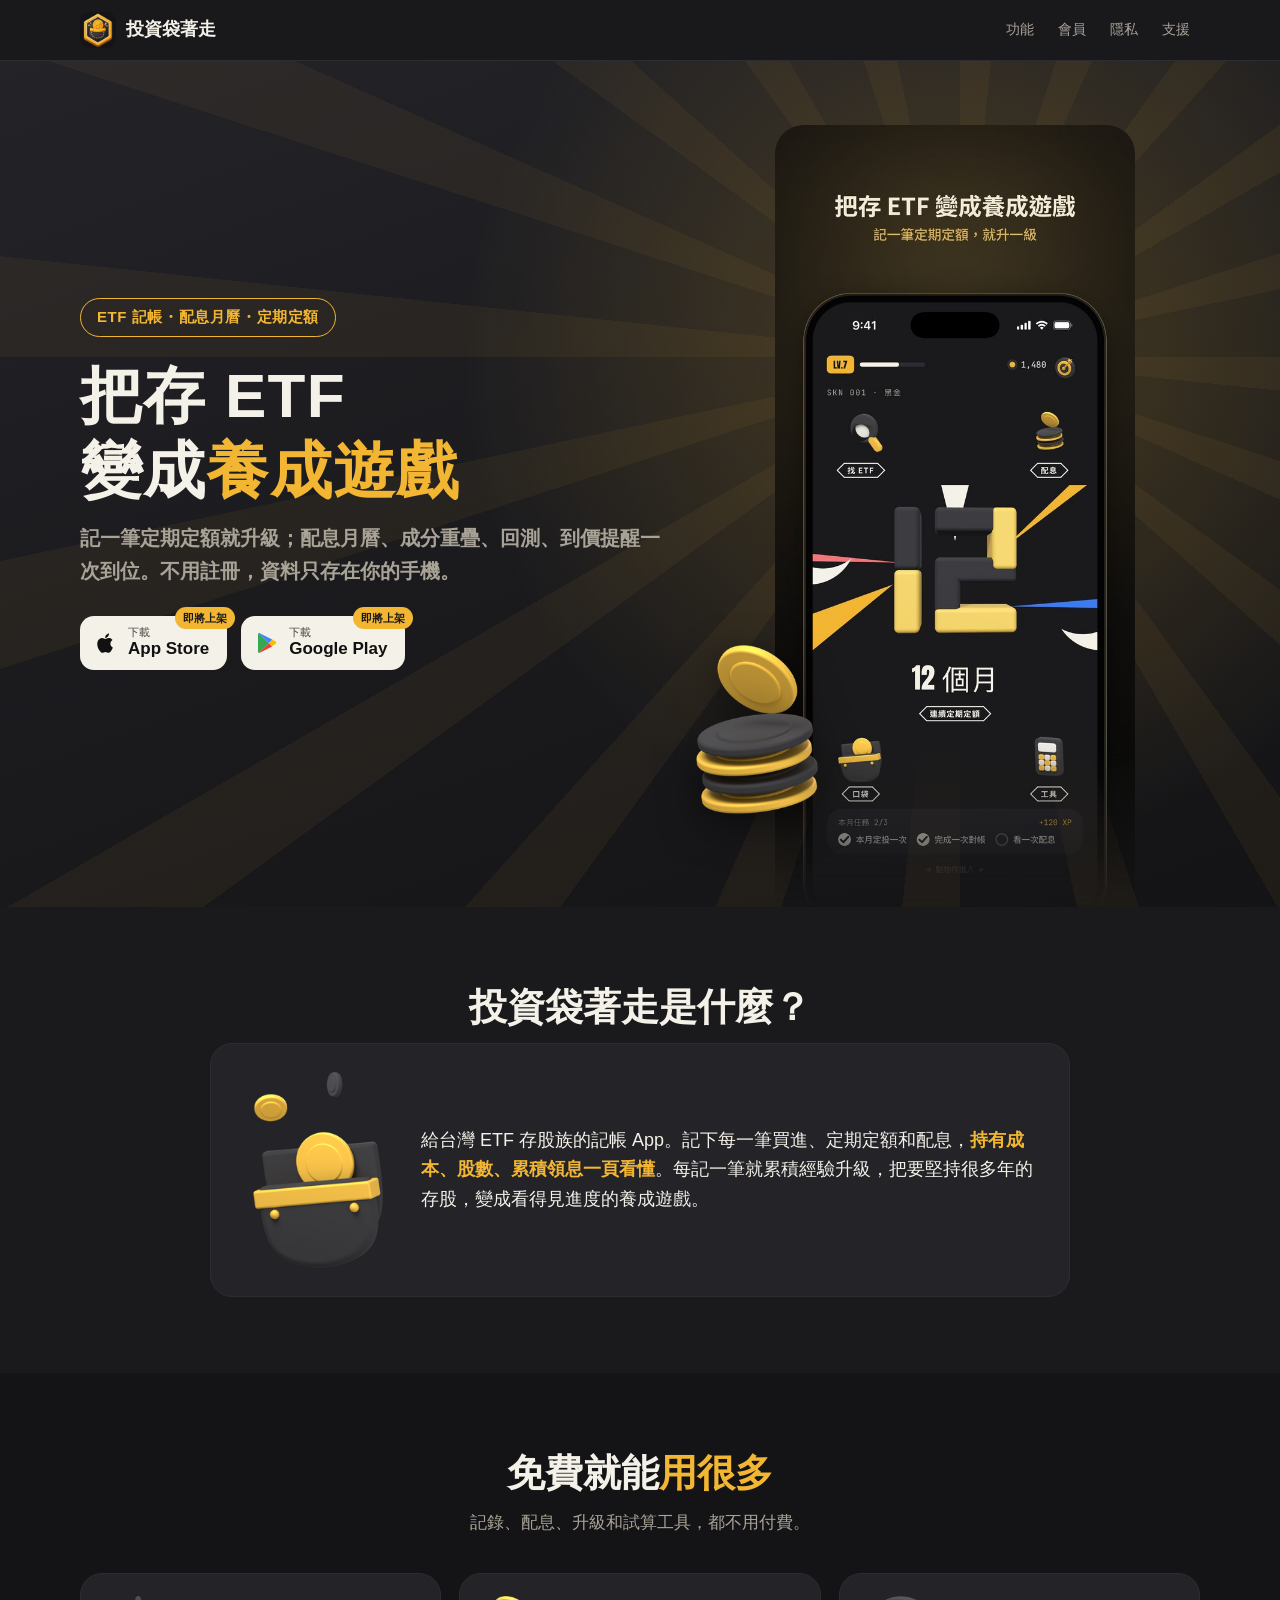
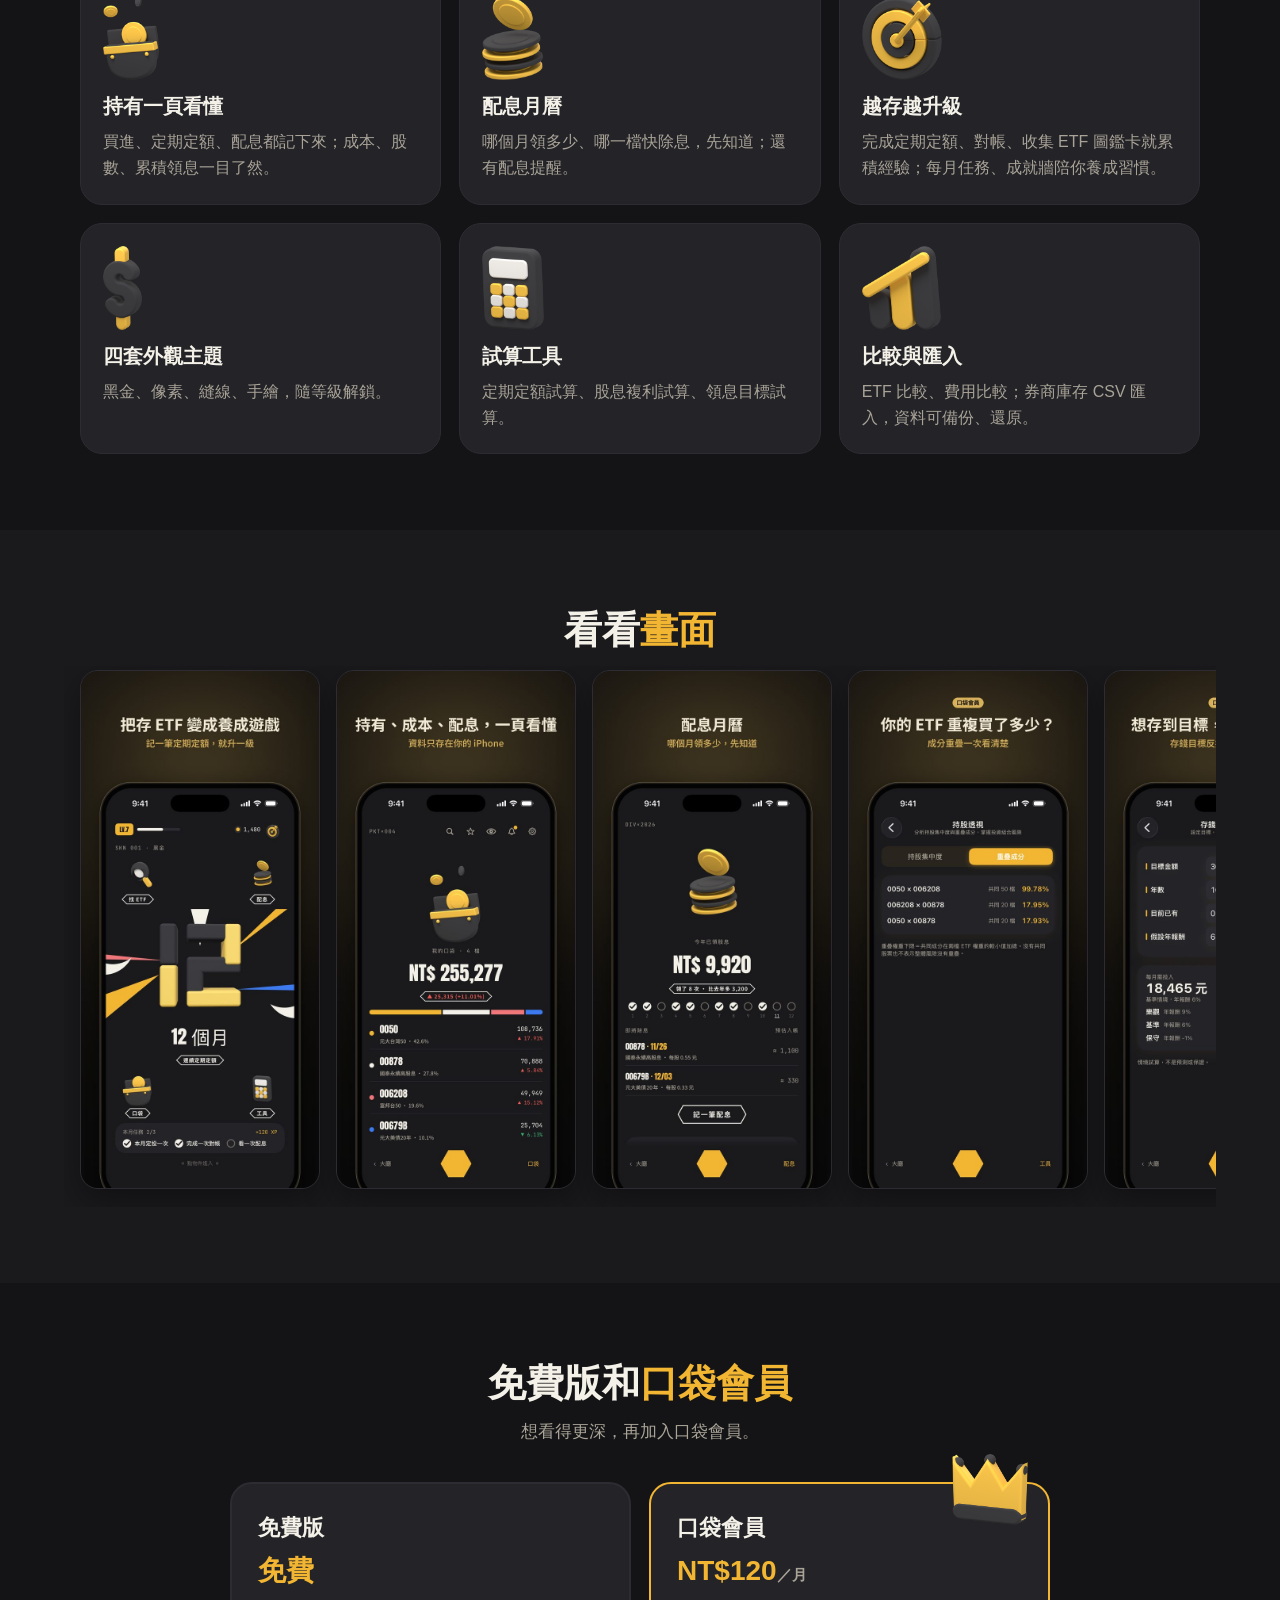
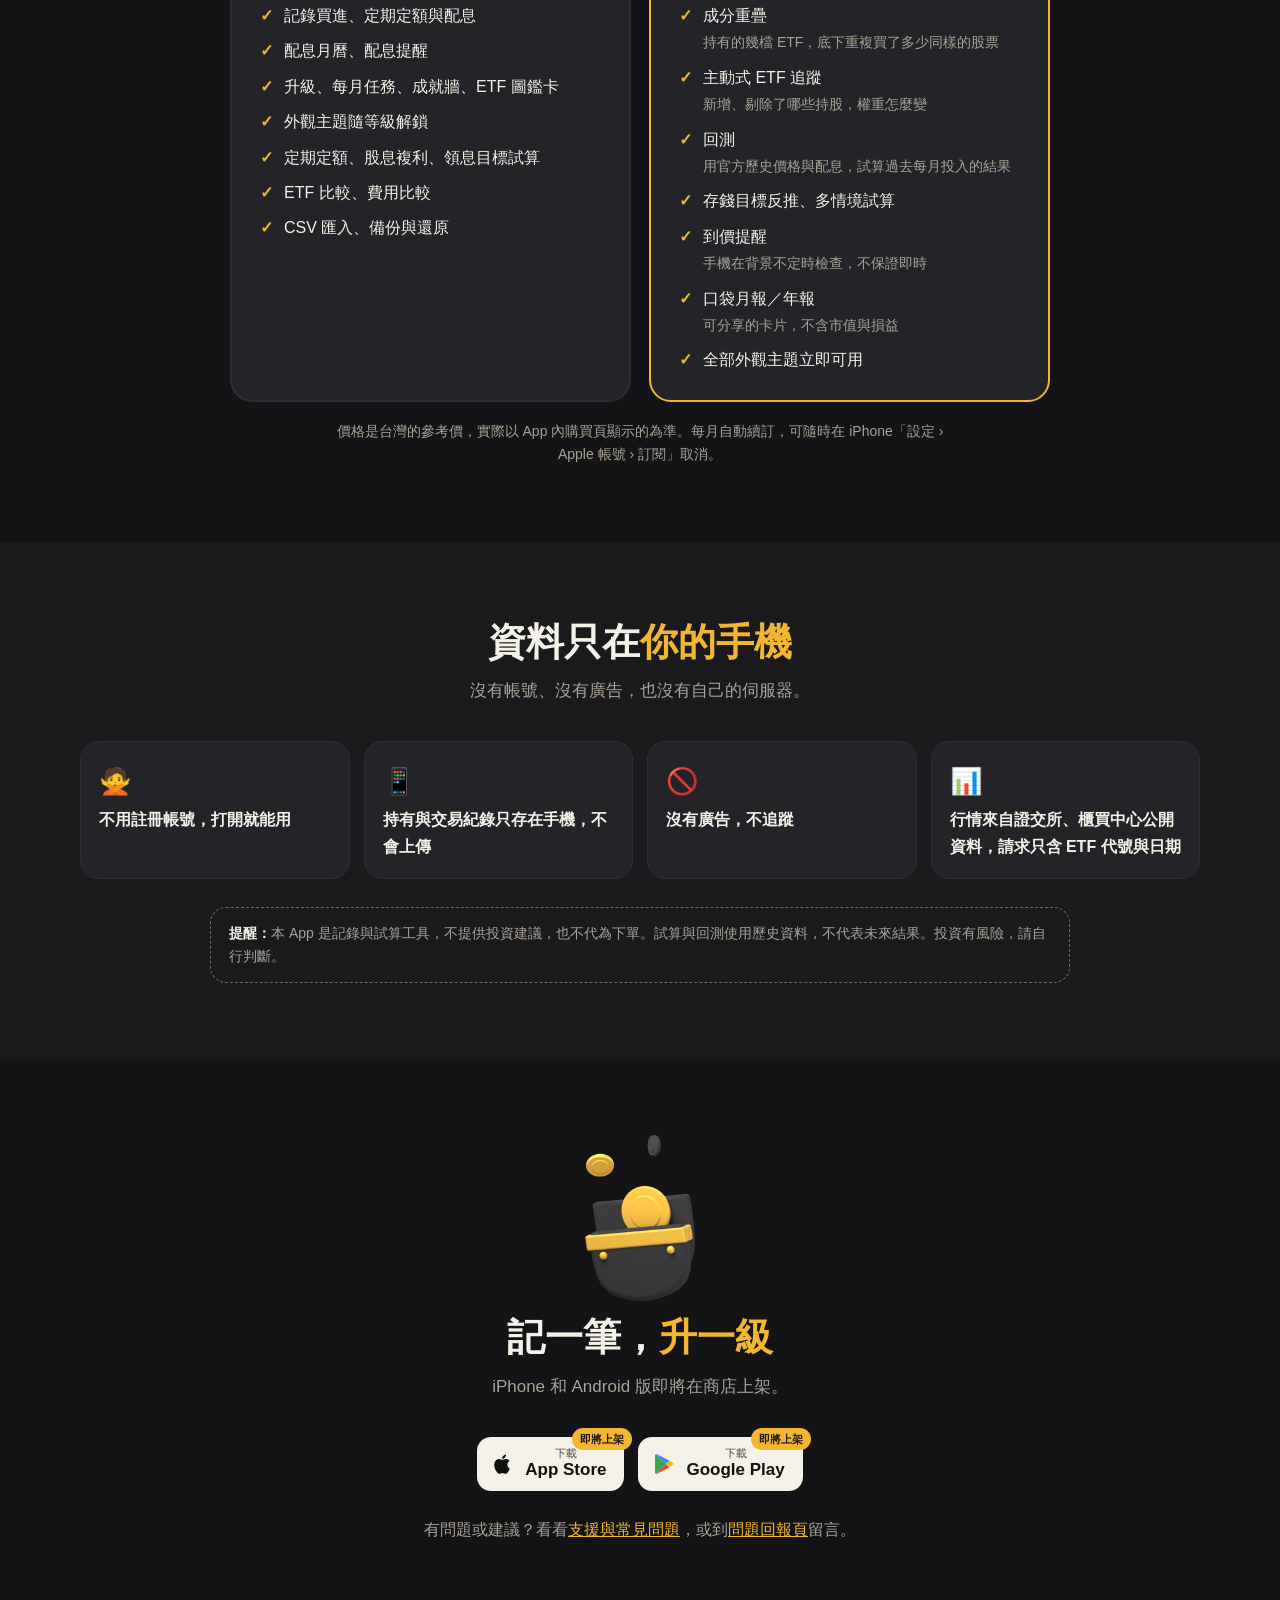
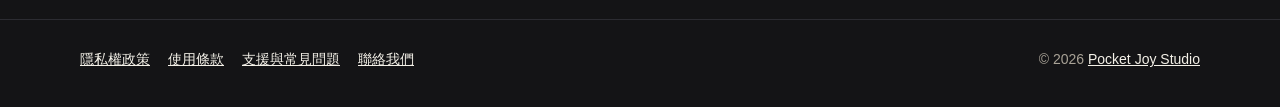
==== index.html @ 3521549e "投資袋著走官網：首頁、隱私權政策、支援頁 - 首頁：首屏、是什麼、免費功能、畫面、免費版和口袋會員、隱私、結尾下載；商店按鈕都是「即將上架」 - 隱私權政策、支援頁從 sonia6891/etftog" ====
<!doctype html>
<html lang="zh-Hant">
<head>
  <meta charset="utf-8">
  <meta name="viewport" content="width=device-width,initial-scale=1">
  <title>投資袋著走｜把存 ETF 變成養成遊戲</title>
  <meta name="description" content="ETF 記帳・配息月曆・定期定額。記一筆定期定額就升級；配息月曆、成分重疊、回測、到價提醒一次到位。不用註冊，資料只存在你的手機。">
  <meta name="theme-color" content="#1a1a1d">
  <link rel="canonical" href="https://investtogo.pocketjoystudio.com/">
  <meta property="og:type" content="website">
  <meta property="og:site_name" content="投資袋著走">
  <meta property="og:title" content="投資袋著走｜把存 ETF 變成養成遊戲">
  <meta property="og:description" content="ETF 記帳・配息月曆・定期定額。記一筆定期定額就升級；配息月曆、成分重疊、回測、到價提醒一次到位。">
  <meta property="og:image" content="https://investtogo.pocketjoystudio.com/assets/img/og.jpg">
  <meta property="og:image:width" content="1200">
  <meta property="og:image:height" content="630">
  <meta property="og:url" content="https://investtogo.pocketjoystudio.com/">
  <meta property="og:locale" content="zh_TW">
  <meta name="twitter:card" content="summary_large_image">
  <link rel="icon" href="assets/img/favicon.png" type="image/png">
  <link rel="apple-touch-icon" href="assets/img/apple-touch-icon.png">
  <link rel="stylesheet" href="assets/style.css">
</head>
<body>
  <header class="top">
    <div class="wrap">
      <a class="brand" href="./"><img src="assets/img/icon-192.png" alt="" width="36" height="36">投資袋著走</a>
      <nav aria-label="頁面導覽"><a href="#features">功能</a><a href="#plans">會員</a><a class="opt" href="#privacy">隱私</a><a href="support/">支援</a></nav>
    </div>
  </header>

  <section class="hero">
    <div class="wrap">
      <div>
        <span class="pill">ETF 記帳・配息月曆・定期定額</span>
        <h1>把存 ETF<br>變成<em>養成遊戲</em></h1>
        <p class="lead">記一筆定期定額就升級；配息月曆、成分重疊、回測、到價提醒一次到位。不用註冊，資料只存在你的手機。</p>
        <div class="cta">
          <a class="store soon" aria-disabled="true" data-store="apple"><svg viewBox="0 0 24 24" aria-hidden="true"><path fill="currentColor" d="M16.4 12.6c0-2.4 2-3.6 2.1-3.7-1.1-1.7-2.9-1.9-3.5-1.9-1.5-.2-2.9.9-3.7.9-.8 0-1.9-.9-3.2-.8-1.6 0-3.1 1-4 2.4-1.7 3-.4 7.4 1.2 9.8.8 1.2 1.8 2.5 3 2.4 1.2 0 1.7-.8 3.1-.8s1.9.8 3.2.8c1.3 0 2.1-1.2 2.9-2.4.9-1.4 1.3-2.7 1.3-2.8-.1 0-2.4-.9-2.4-3.9zM14 5.5c.7-.8 1.1-1.9 1-3-1 0-2.1.7-2.8 1.5-.6.7-1.2 1.8-1 2.9 1.1.1 2.1-.6 2.8-1.4z"/></svg><span><small>下載</small><b>App Store</b></span><span class="tag">即將上架</span></a>
          <a class="store soon" aria-disabled="true" data-store="play"><svg viewBox="0 0 24 24" aria-hidden="true"><path fill="#34A853" d="M3.6 2.2 13.8 12 3.6 21.8c-.4-.2-.6-.6-.6-1.1V3.3c0-.5.2-.9.6-1.1z"/><path fill="#FBBC04" d="m17.2 8.6 3.4 2c.9.5.9 1.8 0 2.3l-3.4 2L13.8 12z"/><path fill="#4285F4" d="M3.6 2.2c.3-.2.8-.2 1.2 0l12.4 6.4-3.4 3.4z"/><path fill="#EA4335" d="m13.8 12 3.4 3.4-12.4 6.4c-.4.2-.9.2-1.2 0z"/></svg><span><small>下載</small><b>Google Play</b></span><span class="tag">即將上架</span></a>
        </div>
      </div>
      <div class="phone">
        <img class="shot" src="assets/shots/01-lobby.jpg" alt="投資袋著走大廳畫面：連續定期定額 12 個月" width="600" height="1304">
        <img class="coin" src="assets/img/art-dividends.png" alt="" width="189" height="260">
      </div>
    </div>
  </section>

  <section class="block" id="about">
    <div class="wrap">
      <h2>投資袋著走是什麼？</h2>
      <div class="what"><img src="assets/img/art-pocket.png" alt="" width="172" height="260"><p>給台灣 ETF 存股族的記帳 App。記下每一筆買進、定期定額和配息，<b>持有成本、股數、累積領息一頁看懂</b>。每記一筆就累積經驗升級，把要堅持很多年的存股，變成看得見進度的養成遊戲。</p></div>
    </div>
  </section>

  <section class="block alt" id="features">
    <div class="wrap">
      <h2>免費就能<em>用很多</em></h2>
      <p class="sub">記錄、配息、升級和試算工具，都不用付費。</p>
      <div class="grid">
        <div class="card"><img src="assets/img/art-pocket.png" alt="" loading="lazy" width="172" height="260"><h3>持有一頁看懂</h3><p>買進、定期定額、配息都記下來；成本、股數、累積領息一目了然。</p></div>
        <div class="card"><img src="assets/img/art-dividends.png" alt="" loading="lazy" width="189" height="260"><h3>配息月曆</h3><p>哪個月領多少、哪一檔快除息，先知道；還有配息提醒。</p></div>
        <div class="card"><img src="assets/img/art-achievements.png" alt="" loading="lazy" width="249" height="260"><h3>越存越升級</h3><p>完成定期定額、對帳、收集 ETF 圖鑑卡就累積經驗；每月任務、成就牆陪你養成習慣。</p></div>
        <div class="card"><img src="assets/img/art-hero_dollar.png" alt="" loading="lazy" width="120" height="260"><h3>四套外觀主題</h3><p>黑金、像素、縫線、手繪，隨等級解鎖。</p></div>
        <div class="card"><img src="assets/img/art-calc.png" alt="" loading="lazy" width="192" height="260"><h3>試算工具</h3><p>定期定額試算、股息複利試算、領息目標試算。</p></div>
        <div class="card"><img src="assets/img/art-fees.png" alt="" loading="lazy" width="245" height="260"><h3>比較與匯入</h3><p>ETF 比較、費用比較；券商庫存 CSV 匯入，資料可備份、還原。</p></div>
      </div>
    </div>
  </section>

  <section class="block" id="screens">
    <div class="wrap">
      <h2>看看<em>畫面</em></h2>
      <div class="shots">
        <img src="assets/shots/01-lobby.jpg" alt="把存 ETF 變成遊戲：記一筆定期定額就升一級" loading="lazy" width="600" height="1304">
        <img src="assets/shots/02-pocket.jpg" alt="持有、成本、配息一頁看懂" loading="lazy" width="600" height="1304">
        <img src="assets/shots/03-dividends.jpg" alt="配息月曆" loading="lazy" width="600" height="1304">
        <img src="assets/shots/04-exposure.jpg" alt="成分重疊（口袋會員）" loading="lazy" width="600" height="1304">
        <img src="assets/shots/05-goalPlanner.jpg" alt="存錢目標反推、多情境試算（口袋會員）" loading="lazy" width="600" height="1304">
        <img src="assets/shots/06-report.jpg" alt="口袋月報、年報（口袋會員）" loading="lazy" width="600" height="1304">
        <img src="assets/shots/07-skins.jpg" alt="四套外觀主題" loading="lazy" width="600" height="1304">
      </div>
    </div>
  </section>

  <section class="block alt" id="plans">
    <div class="wrap">
      <h2>免費版和<em>口袋會員</em></h2>
      <p class="sub">想看得更深，再加入口袋會員。</p>
      <div class="plans">
        <div class="plan">
          <h3>免費版</h3>
          <div class="price">免費</div>
          <ul>
            <li>記錄買進、定期定額與配息</li>
            <li>配息月曆、配息提醒</li>
            <li>升級、每月任務、成就牆、ETF 圖鑑卡</li>
            <li>外觀主題隨等級解鎖</li>
            <li>定期定額、股息複利、領息目標試算</li>
            <li>ETF 比較、費用比較</li>
            <li>CSV 匯入、備份與還原</li>
          </ul>
        </div>
        <div class="plan pro">
          <img src="assets/img/art-crown.png" alt="" width="260" height="241">
          <h3>口袋會員</h3>
          <div class="price">NT$120<small>／月</small></div>
          <ul>
            <li>成分重疊<br><span>持有的幾檔 ETF，底下重複買了多少同樣的股票</span></li>
            <li>主動式 ETF 追蹤<br><span>新增、剔除了哪些持股，權重怎麼變</span></li>
            <li>回測<br><span>用官方歷史價格與配息，試算過去每月投入的結果</span></li>
            <li>存錢目標反推、多情境試算</li>
            <li>到價提醒<br><span>手機在背景不定時檢查，不保證即時</span></li>
            <li>口袋月報／年報<br><span>可分享的卡片，不含市值與損益</span></li>
            <li>全部外觀主題立即可用</li>
          </ul>
        </div>
      </div>
      <p class="fine">價格是台灣的參考價，實際以 App 內購買頁顯示的為準。每月自動續訂，可隨時在 iPhone「設定 › Apple 帳號 › 訂閱」取消。</p>
    </div>
  </section>

  <section class="block" id="privacy">
    <div class="wrap">
      <h2>資料只在<em>你的手機</em></h2>
      <p class="sub">沒有帳號、沒有廣告，也沒有自己的伺服器。</p>
      <div class="trust">
        <div><span>🙅</span>不用註冊帳號，打開就能用</div>
        <div><span>📱</span>持有與交易紀錄只存在手機，不會上傳</div>
        <div><span>🚫</span>沒有廣告，不追蹤</div>
        <div><span>📊</span>行情來自證交所、櫃買中心公開資料，請求只含 ETF 代號與日期</div>
      </div>
      <p class="note"><b>提醒：</b>本 App 是記錄與試算工具，不提供投資建議，也不代為下單。試算與回測使用歷史資料，不代表未來結果。投資有風險，請自行判斷。</p>
    </div>
  </section>

  <section class="block alt end" id="download">
    <div class="wrap">
      <img class="art" src="assets/img/art-pocket.png" alt="" width="172" height="260">
      <h2>記一筆，<em>升一級</em></h2>
      <p class="sub">iPhone 和 Android 版即將在商店上架。</p>
      <div class="cta">
        <a class="store soon" aria-disabled="true" data-store="apple"><svg viewBox="0 0 24 24" aria-hidden="true"><path fill="currentColor" d="M16.4 12.6c0-2.4 2-3.6 2.1-3.7-1.1-1.7-2.9-1.9-3.5-1.9-1.5-.2-2.9.9-3.7.9-.8 0-1.9-.9-3.2-.8-1.6 0-3.1 1-4 2.4-1.7 3-.4 7.4 1.2 9.8.8 1.2 1.8 2.5 3 2.4 1.2 0 1.7-.8 3.1-.8s1.9.8 3.2.8c1.3 0 2.1-1.2 2.9-2.4.9-1.4 1.3-2.7 1.3-2.8-.1 0-2.4-.9-2.4-3.9zM14 5.5c.7-.8 1.1-1.9 1-3-1 0-2.1.7-2.8 1.5-.6.7-1.2 1.8-1 2.9 1.1.1 2.1-.6 2.8-1.4z"/></svg><span><small>下載</small><b>App Store</b></span><span class="tag">即將上架</span></a>
        <a class="store soon" aria-disabled="true" data-store="play"><svg viewBox="0 0 24 24" aria-hidden="true"><path fill="#34A853" d="M3.6 2.2 13.8 12 3.6 21.8c-.4-.2-.6-.6-.6-1.1V3.3c0-.5.2-.9.6-1.1z"/><path fill="#FBBC04" d="m17.2 8.6 3.4 2c.9.5.9 1.8 0 2.3l-3.4 2L13.8 12z"/><path fill="#4285F4" d="M3.6 2.2c.3-.2.8-.2 1.2 0l12.4 6.4-3.4 3.4z"/><path fill="#EA4335" d="m13.8 12 3.4 3.4-12.4 6.4c-.4.2-.9.2-1.2 0z"/></svg><span><small>下載</small><b>Google Play</b></span><span class="tag">即將上架</span></a>
      </div>
      <p class="contact">有問題或建議？看看<a href="support/">支援與常見問題</a>，或到<a href="https://github.com/sonia6891/etftogo/issues" rel="noopener">問題回報頁</a>留言。</p>
    </div>
  </section>

  <footer>
    <div class="wrap">
      <nav>
        <a href="privacy/">隱私權政策</a>
        <a href="https://www.apple.com/legal/internet-services/itunes/dev/stdeula/" rel="noopener">使用條款</a>
        <a href="support/">支援與常見問題</a>
        <a href="https://github.com/sonia6891/etftogo/issues" rel="noopener">聯絡我們</a>
      </nav>
      <span>© 2026 <a href="https://pocketjoystudio.com/">Pocket Joy Studio</a></span>
    </div>
  </footer>
</body>
</html>
---- assets/style.css ----
/* 投資袋著走 官網：純靜態，沒有外部字型、沒有追蹤碼。顏色取自 App 的「黑金」外觀主題（PocketCore skins.json） */
:root {
  --page: #1a1a1d;
  --page-2: #141416;
  --card: #232328;
  --line: #2c2c32;
  --ink: #f4f1e8;
  --sub: #a9a397;
  --dim: #6e6a63;
  --gold: #f2b632;
  --gold-2: #f4c24e;
  --up: #f25c54;   /* 台灣習慣：漲紅 */
  --down: #3bb273; /* 跌綠 */
  --radius: 22px;
  --shadow: 0 12px 32px rgba(0, 0, 0, 0.35);
  font-family: -apple-system, BlinkMacSystemFont, "PingFang TC", "Noto Sans TC", "Microsoft JhengHei", "Segoe UI", Roboto, sans-serif;
  color: var(--ink);
  background: var(--page);
  -webkit-text-size-adjust: 100%;
  color-scheme: dark;
}
* { box-sizing: border-box; }
html { scroll-behavior: smooth; }
body { margin: 0; background: var(--page); line-height: 1.65; overflow-x: hidden; }
img { max-width: 100%; height: auto; display: block; }
a { color: var(--gold); }
.wrap { width: min(1120px, 100% - 32px); margin: 0 auto; }

/* 頂端列 */
.top { position: sticky; top: 0; z-index: 10; background: rgba(26, 26, 29, 0.9); backdrop-filter: blur(8px);
  border-bottom: 1px solid var(--line); }
.top .wrap { display: flex; align-items: center; justify-content: space-between; gap: 12px; height: 60px; }
.brand { display: flex; align-items: center; gap: 10px; text-decoration: none; color: var(--ink); font-weight: 800; font-size: 18px; white-space: nowrap; }
.brand img { width: 36px; height: 36px; border-radius: 9px; }
.top nav { display: flex; gap: 4px; }
.top nav a { text-decoration: none; font-size: 14px; padding: 6px 10px; border-radius: 999px; color: var(--sub); white-space: nowrap; }
.top nav a:hover { color: var(--ink); }

/* 首屏：黑底＋金色光暈＋放射線（App 黑金主題的 rays 裝飾） */
.hero { position: relative; overflow: hidden;
  background:
    radial-gradient(circle at 75% 35%, rgba(242, 182, 50, 0.22), transparent 45%),
    repeating-conic-gradient(from 0deg at 75% 35%, rgba(242, 182, 50, 0.05) 0 6deg, transparent 6deg 18deg),
    linear-gradient(160deg, #232328 0%, var(--page) 55%, var(--page-2) 100%); }
.hero .wrap { position: relative; z-index: 1; display: grid; grid-template-columns: 1.1fr 0.9fr; align-items: center; gap: 32px; padding: 64px 0 0; }
.pill { display: inline-block; border: 1.5px solid var(--gold); color: var(--gold); font-weight: 800; border-radius: 999px; padding: 6px 16px; font-size: 15px; letter-spacing: 0.04em; }
.hero h1 { font-size: clamp(36px, 6vw, 62px); line-height: 1.2; margin: 22px 0 14px; letter-spacing: 0.02em; font-weight: 900; }
.hero h1 em { font-style: normal; color: var(--gold); }
.hero .lead { font-size: clamp(17px, 2.2vw, 20px); color: var(--sub); font-weight: 600; margin: 0 0 28px; max-width: 32em; }
.cta { display: flex; flex-wrap: wrap; gap: 14px; padding-bottom: 64px; }
.store { display: inline-flex; align-items: center; gap: 10px; background: var(--ink); color: #111; text-decoration: none; border-radius: 14px;
  padding: 10px 18px 10px 14px; min-height: 54px; position: relative; }
.store svg { width: 24px; height: 24px; flex: none; }
.store small { display: block; font-size: 11px; opacity: 0.75; line-height: 1.2; }
.store b { display: block; font-size: 17px; line-height: 1.2; }
.store.soon { pointer-events: none; cursor: default; }
.store .tag { position: absolute; top: -9px; right: -8px; background: var(--gold); color: #1a1a1d; font-size: 11px; font-weight: 800;
  border-radius: 999px; padding: 2px 8px; }

.phone { position: relative; justify-self: center; width: min(360px, 100%); align-self: end; }
.phone .shot { width: 100%; border-radius: 28px 28px 0 0; box-shadow: 0 -10px 60px rgba(242, 182, 50, 0.18);
  -webkit-mask-image: linear-gradient(to bottom, #000 80%, transparent 100%); mask-image: linear-gradient(to bottom, #000 80%, transparent 100%); }
.phone .coin { position: absolute; width: 34%; left: -22%; bottom: 12%; filter: drop-shadow(0 12px 20px rgba(0, 0, 0, 0.5)); }

/* 區塊 */
section.block { padding: 76px 0; }
section.block.alt { background: var(--page-2); }
.block h2 { font-size: clamp(26px, 4vw, 38px); line-height: 1.3; margin: 0 0 10px; text-align: center; font-weight: 900; }
.block h2 em { font-style: normal; color: var(--gold); }
.block .sub { text-align: center; color: var(--sub); margin: 0 auto 36px; max-width: 40em; font-size: 17px; }

.what { display: grid; grid-template-columns: 150px 1fr; gap: 28px; align-items: center; background: var(--card); border: 1px solid var(--line);
  border-radius: var(--radius); padding: 28px 32px; max-width: 860px; margin: 0 auto; }
.what img { width: 130px; margin: 0 auto; }
.what p { margin: 0; font-size: 18px; }
.what b { color: var(--gold); }

.grid { display: grid; grid-template-columns: repeat(3, 1fr); gap: 18px; }
.card { background: var(--card); border: 1px solid var(--line); border-radius: var(--radius); padding: 22px; position: relative; }
.card img { height: 84px; width: auto; margin-bottom: 10px; }
.card h3 { margin: 0 0 6px; font-size: 20px; }
.card p { margin: 0; color: var(--sub); }

/* 截圖橫向捲動 */
.shots { display: flex; gap: 16px; overflow-x: auto; scroll-snap-type: x mandatory; padding: 4px 16px 18px; margin: 0 -16px;
  -webkit-overflow-scrolling: touch; scrollbar-color: var(--dim) transparent; }
.shots img { flex: none; width: 240px; border-radius: 18px; scroll-snap-align: center; box-shadow: var(--shadow); border: 1px solid var(--line); }

/* 方案 */
.plans { display: grid; grid-template-columns: repeat(2, 1fr); gap: 18px; max-width: 820px; margin: 0 auto; align-items: stretch; }
.plan { background: var(--card); border-radius: var(--radius); padding: 26px; border: 2px solid var(--line); display: flex; flex-direction: column; }
.plan.pro { border-color: var(--gold); position: relative; }
.plan.pro img { position: absolute; right: 20px; top: -30px; width: 76px; }
.plan h3 { margin: 0; font-size: 22px; }
.plan .price { font-size: 28px; font-weight: 900; margin: 6px 0 14px; color: var(--gold); line-height: 1.3; }
.plan .price small { font-size: 15px; color: var(--sub); font-weight: 700; }
.plan ul { margin: 0; padding: 0; list-style: none; display: grid; gap: 9px; }
.plan li { padding-left: 26px; position: relative; }
.plan li::before { content: "✓"; position: absolute; left: 2px; color: var(--gold); font-weight: 900; }
.plan li span { color: var(--sub); font-size: 14px; }
.fine { text-align: center; color: var(--sub); font-size: 14px; margin: 18px auto 0; max-width: 44em; }

/* 隱私 */
.trust { display: grid; grid-template-columns: repeat(4, 1fr); gap: 14px; }
.trust div { background: var(--card); border: 1px solid var(--line); border-radius: 18px; padding: 18px; font-weight: 700; }
.trust div span { display: block; font-size: 26px; margin-bottom: 4px; }
.note { max-width: 860px; margin: 28px auto 0; border: 1px dashed var(--dim); border-radius: 16px; padding: 14px 18px; color: var(--sub); font-size: 14px; }
.note b { color: var(--ink); }

/* 結尾 */
.end { text-align: center;
  background: radial-gradient(circle at 50% 0%, rgba(242, 182, 50, 0.2), transparent 60%), var(--page); }
.end img.art { width: 110px; margin: 0 auto 12px; }
.end .cta { justify-content: center; padding-bottom: 0; }
.contact { color: var(--sub); margin: 26px auto 0; }

footer { background: var(--page-2); border-top: 1px solid var(--line); color: var(--sub); padding: 28px 0 36px; font-size: 14px; }
footer .wrap { display: flex; flex-wrap: wrap; gap: 10px 24px; justify-content: space-between; align-items: center; }
footer nav { display: flex; flex-wrap: wrap; gap: 8px 18px; }
footer a { color: var(--ink); }

/* 法律、支援頁 */
.doc { max-width: 760px; margin: 0 auto; padding: 44px 0 72px; }
.doc h1 { color: var(--gold); font-size: 30px; line-height: 1.35; margin: 0 0 4px; }
.doc h2 { color: var(--gold); font-size: 20px; margin: 34px 0 8px; }
.doc h3 { font-size: 17px; margin: 22px 0 4px; }
.doc p, .doc li { color: var(--ink); }
.doc .muted { color: var(--sub); font-size: 14px; }
.doc ul { padding-left: 22px; }
.doc a { overflow-wrap: anywhere; }

/* 平板 */
@media (max-width: 900px) {
  .grid { grid-template-columns: 1fr 1fr; }
  .trust { grid-template-columns: 1fr 1fr; }
}
/* 手機 */
@media (max-width: 680px) {
  .top .wrap { height: 56px; }
  .brand { font-size: 16px; }
  .top nav a { padding: 5px 7px; font-size: 13px; }
  .hero .wrap { grid-template-columns: 1fr; padding-top: 40px; gap: 8px; text-align: center; }
  .hero .lead { margin-left: auto; margin-right: auto; }
  .cta { justify-content: center; padding-bottom: 24px; }
  .phone { width: min(280px, 78%); }
  .phone .coin { left: -18%; width: 36%; }
  section.block { padding: 54px 0; }
  .what { grid-template-columns: 1fr; text-align: center; padding: 22px; }
  .what img { width: 100px; }
  .grid, .plans, .trust { grid-template-columns: 1fr; }
  .card { display: grid; grid-template-columns: 72px 1fr; gap: 0 14px; align-items: center; padding: 16px; }
  .card img { height: 80px; width: 72px; object-fit: contain; margin: 0; grid-row: span 2; }
  .shots img { width: 200px; }
  .plans { gap: 34px; }
  footer .wrap { flex-direction: column; align-items: flex-start; }
}
@media (max-width: 400px) {
  .top nav a.opt { display: none; }
}
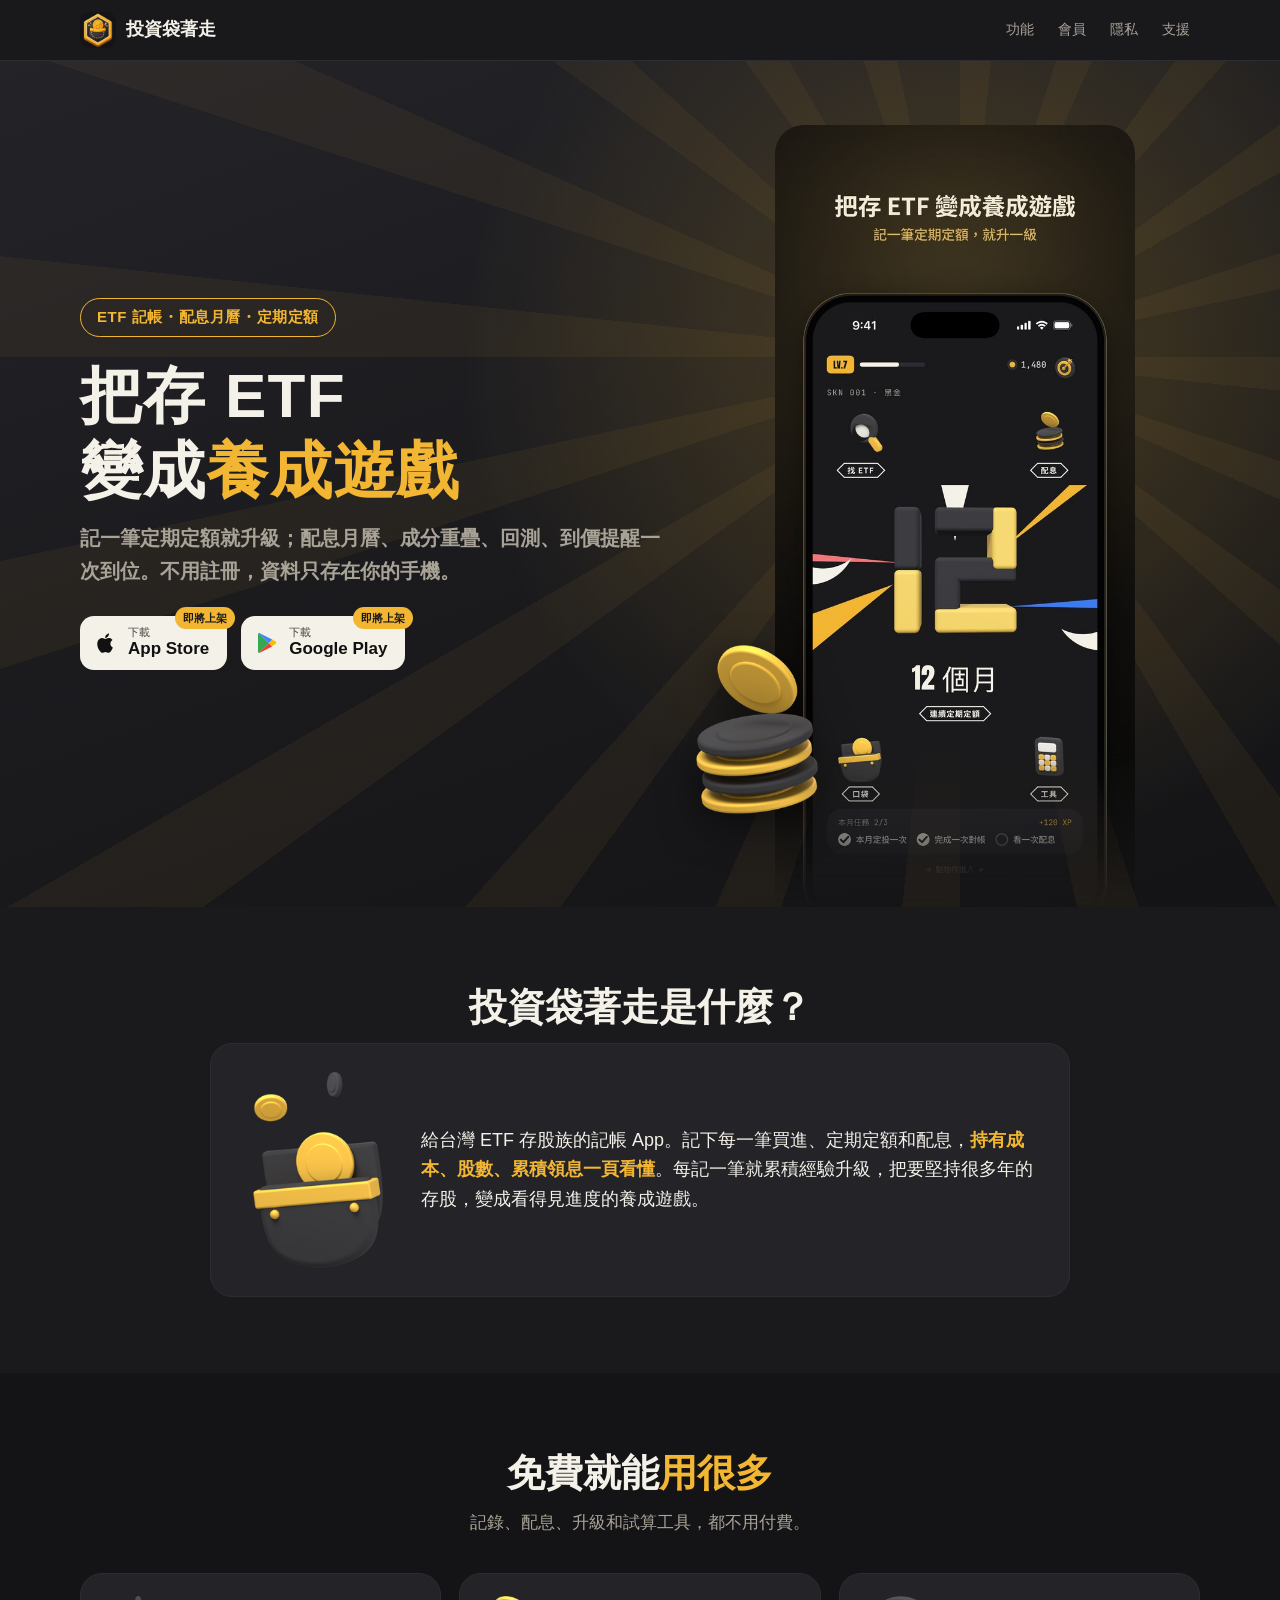
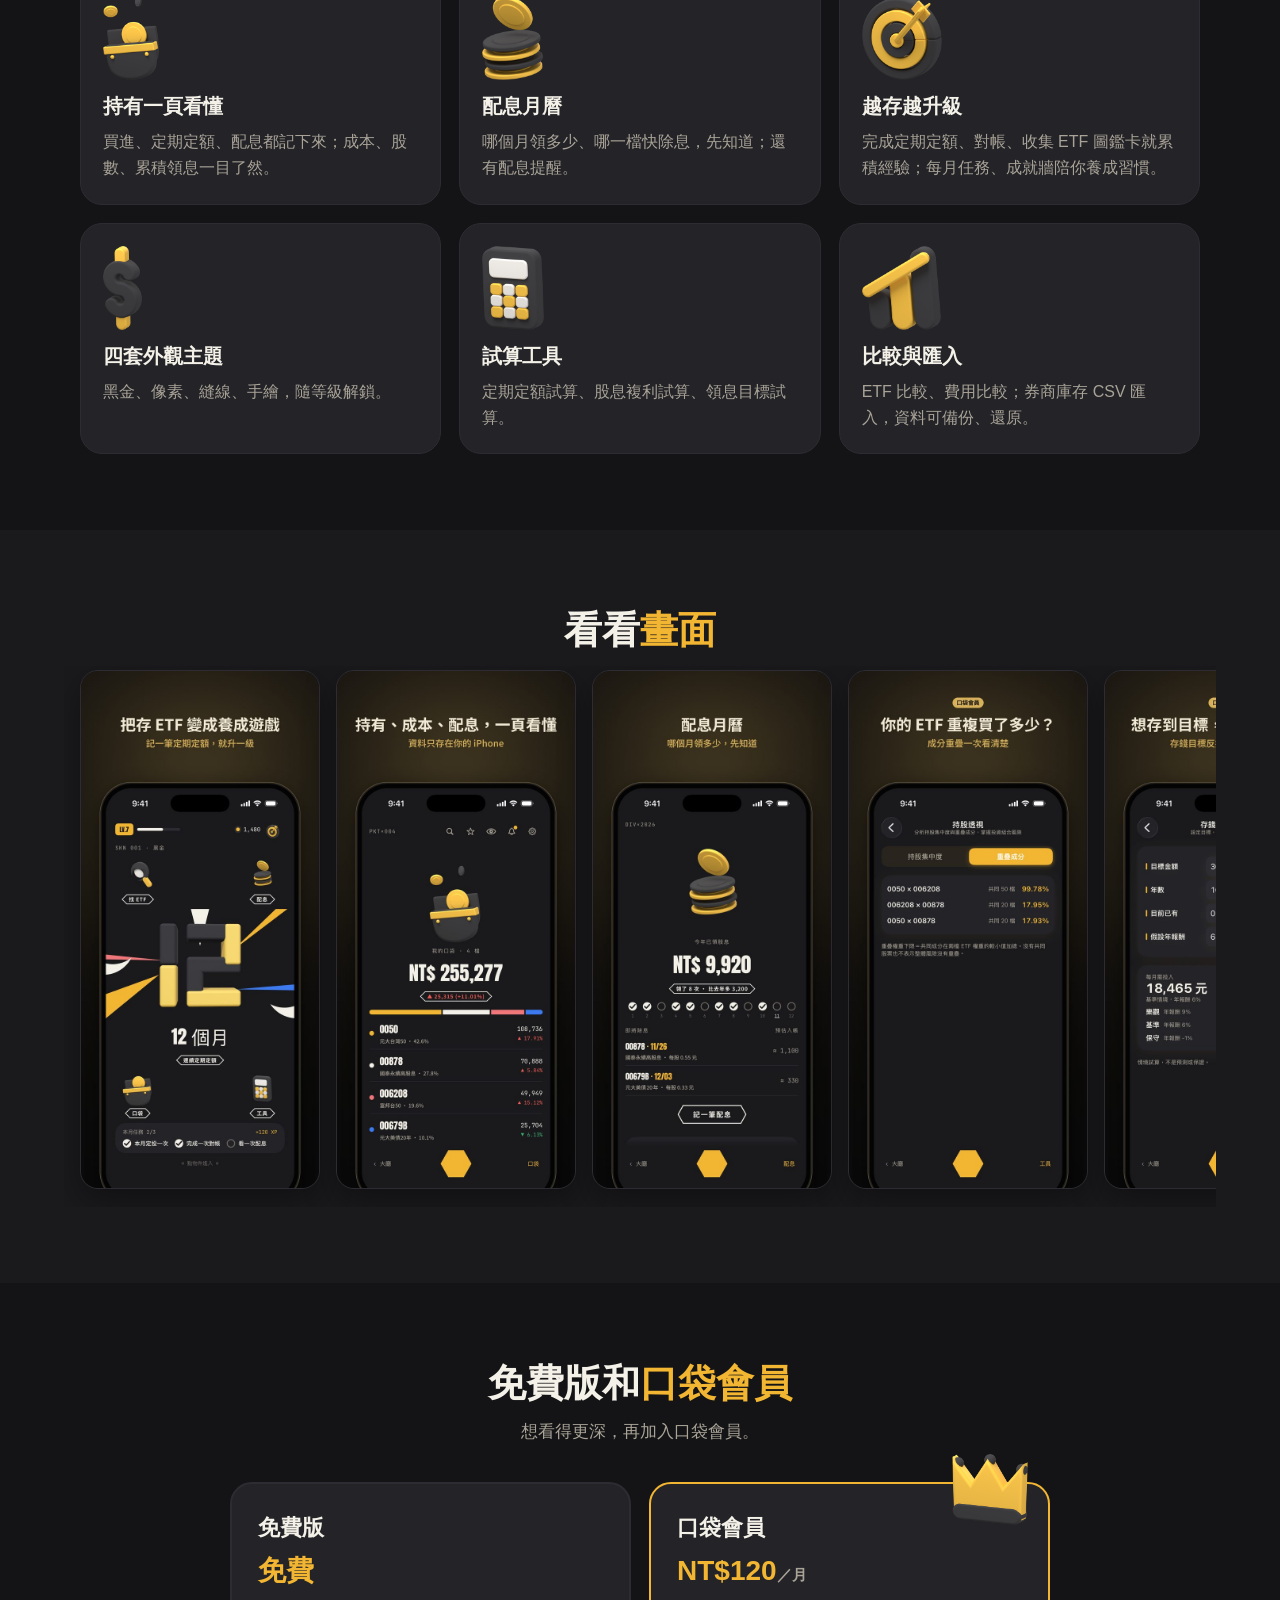
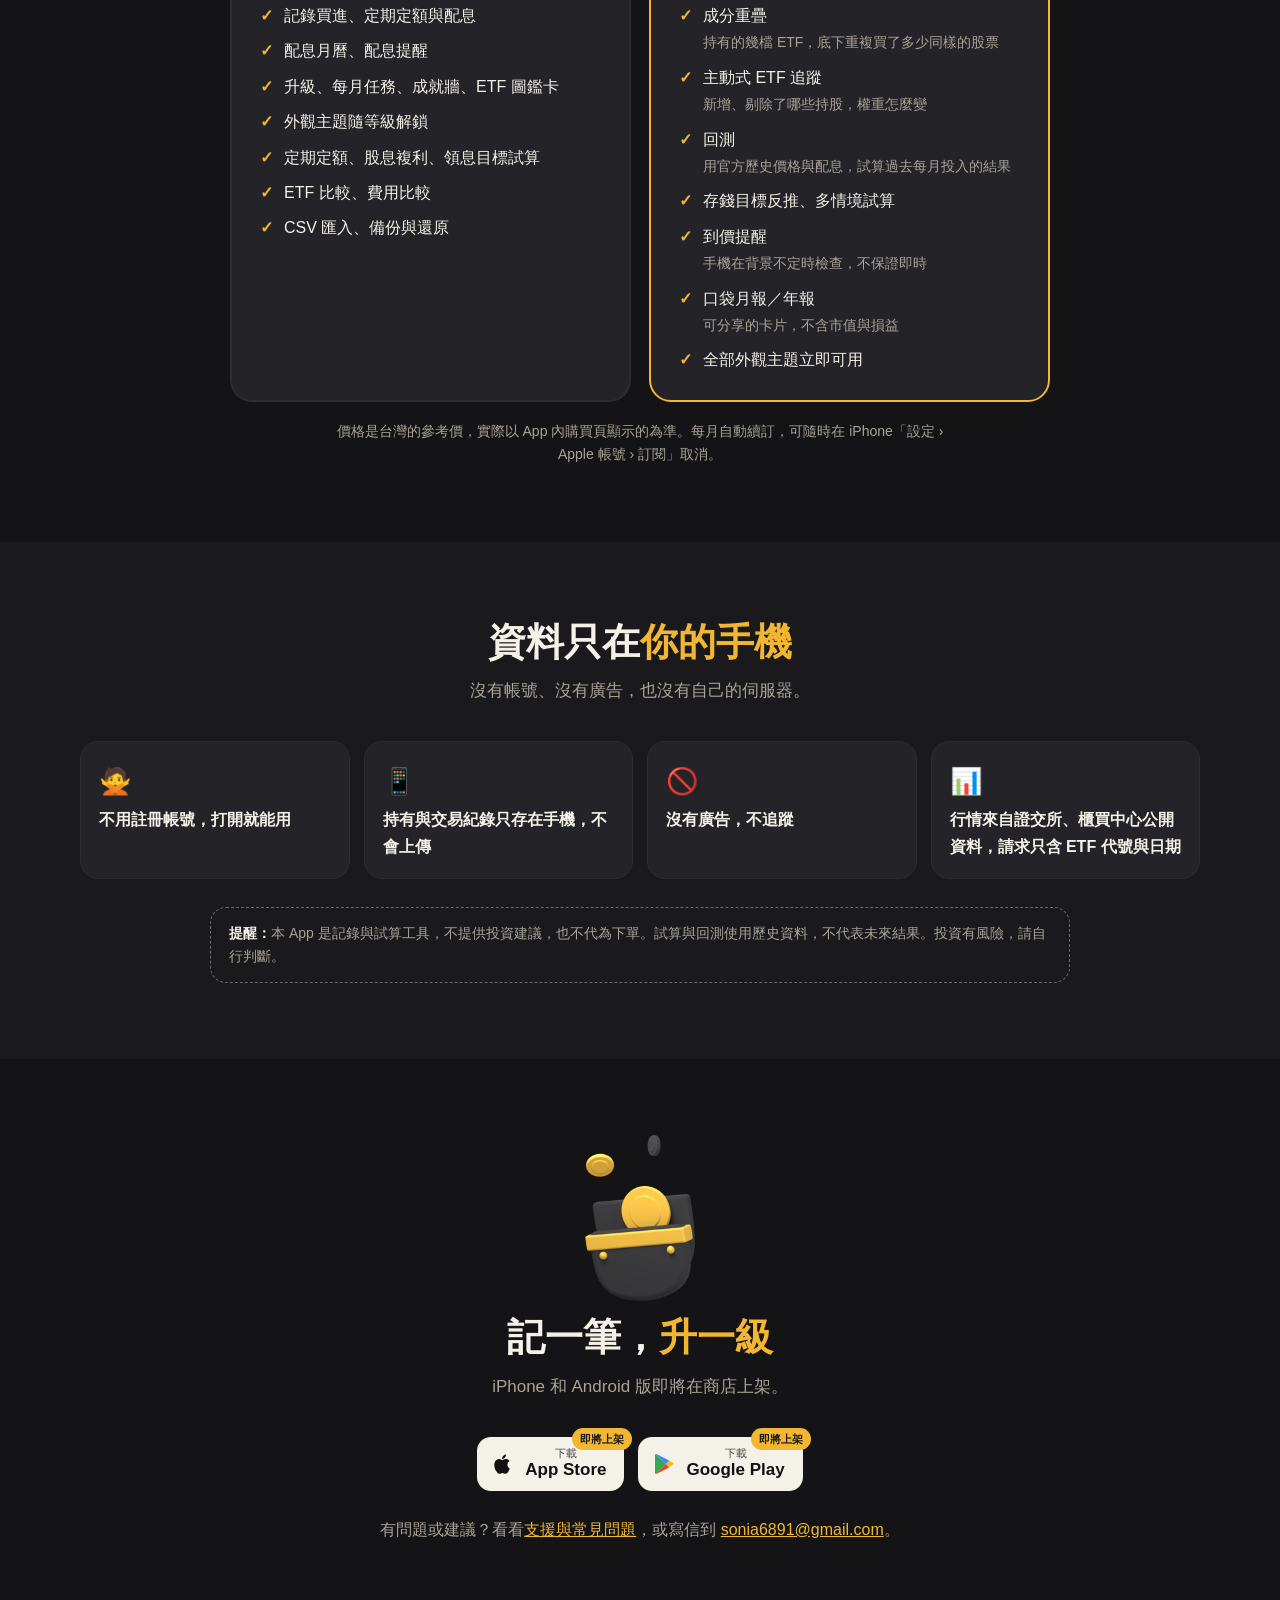
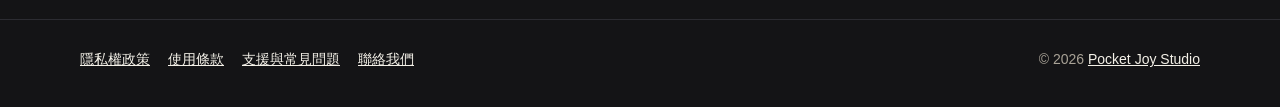
==== commit ff626cba: "客服信箱統一改成 sonia6891@gmail.com（使用者 2026-11-22：「我的客服，是這個 sonia6891@gmail.com」「不是的話你要改哦」） Co-Authored-By" ====
--- a/index.html
+++ b/index.html
@@ -144,7 +144,7 @@
         <a class="store soon" aria-disabled="true" data-store="apple"><svg viewBox="0 0 24 24" aria-hidden="true"><path fill="currentColor" d="M16.4 12.6c0-2.4 2-3.6 2.1-3.7-1.1-1.7-2.9-1.9-3.5-1.9-1.5-.2-2.9.9-3.7.9-.8 0-1.9-.9-3.2-.8-1.6 0-3.1 1-4 2.4-1.7 3-.4 7.4 1.2 9.8.8 1.2 1.8 2.5 3 2.4 1.2 0 1.7-.8 3.1-.8s1.9.8 3.2.8c1.3 0 2.1-1.2 2.9-2.4.9-1.4 1.3-2.7 1.3-2.8-.1 0-2.4-.9-2.4-3.9zM14 5.5c.7-.8 1.1-1.9 1-3-1 0-2.1.7-2.8 1.5-.6.7-1.2 1.8-1 2.9 1.1.1 2.1-.6 2.8-1.4z"/></svg><span><small>下載</small><b>App Store</b></span><span class="tag">即將上架</span></a>
         <a class="store soon" aria-disabled="true" data-store="play"><svg viewBox="0 0 24 24" aria-hidden="true"><path fill="#34A853" d="M3.6 2.2 13.8 12 3.6 21.8c-.4-.2-.6-.6-.6-1.1V3.3c0-.5.2-.9.6-1.1z"/><path fill="#FBBC04" d="m17.2 8.6 3.4 2c.9.5.9 1.8 0 2.3l-3.4 2L13.8 12z"/><path fill="#4285F4" d="M3.6 2.2c.3-.2.8-.2 1.2 0l12.4 6.4-3.4 3.4z"/><path fill="#EA4335" d="m13.8 12 3.4 3.4-12.4 6.4c-.4.2-.9.2-1.2 0z"/></svg><span><small>下載</small><b>Google Play</b></span><span class="tag">即將上架</span></a>
       </div>
-      <p class="contact">有問題或建議？看看<a href="support/">支援與常見問題</a>，或到<a href="https://github.com/sonia6891/etftogo/issues" rel="noopener">問題回報頁</a>留言。</p>
+      <p class="contact">有問題或建議？看看<a href="support/">支援與常見問題</a>，或寫信到 <a href="mailto:sonia6891@gmail.com">sonia6891@gmail.com</a>。</p>
     </div>
   </section>
 
@@ -154,7 +154,7 @@
         <a href="privacy/">隱私權政策</a>
         <a href="https://www.apple.com/legal/internet-services/itunes/dev/stdeula/" rel="noopener">使用條款</a>
         <a href="support/">支援與常見問題</a>
-        <a href="https://github.com/sonia6891/etftogo/issues" rel="noopener">聯絡我們</a>
+        <a href="mailto:sonia6891@gmail.com">聯絡我們</a>
       </nav>
       <span>© 2026 <a href="https://pocketjoystudio.com/">Pocket Joy Studio</a></span>
     </div>
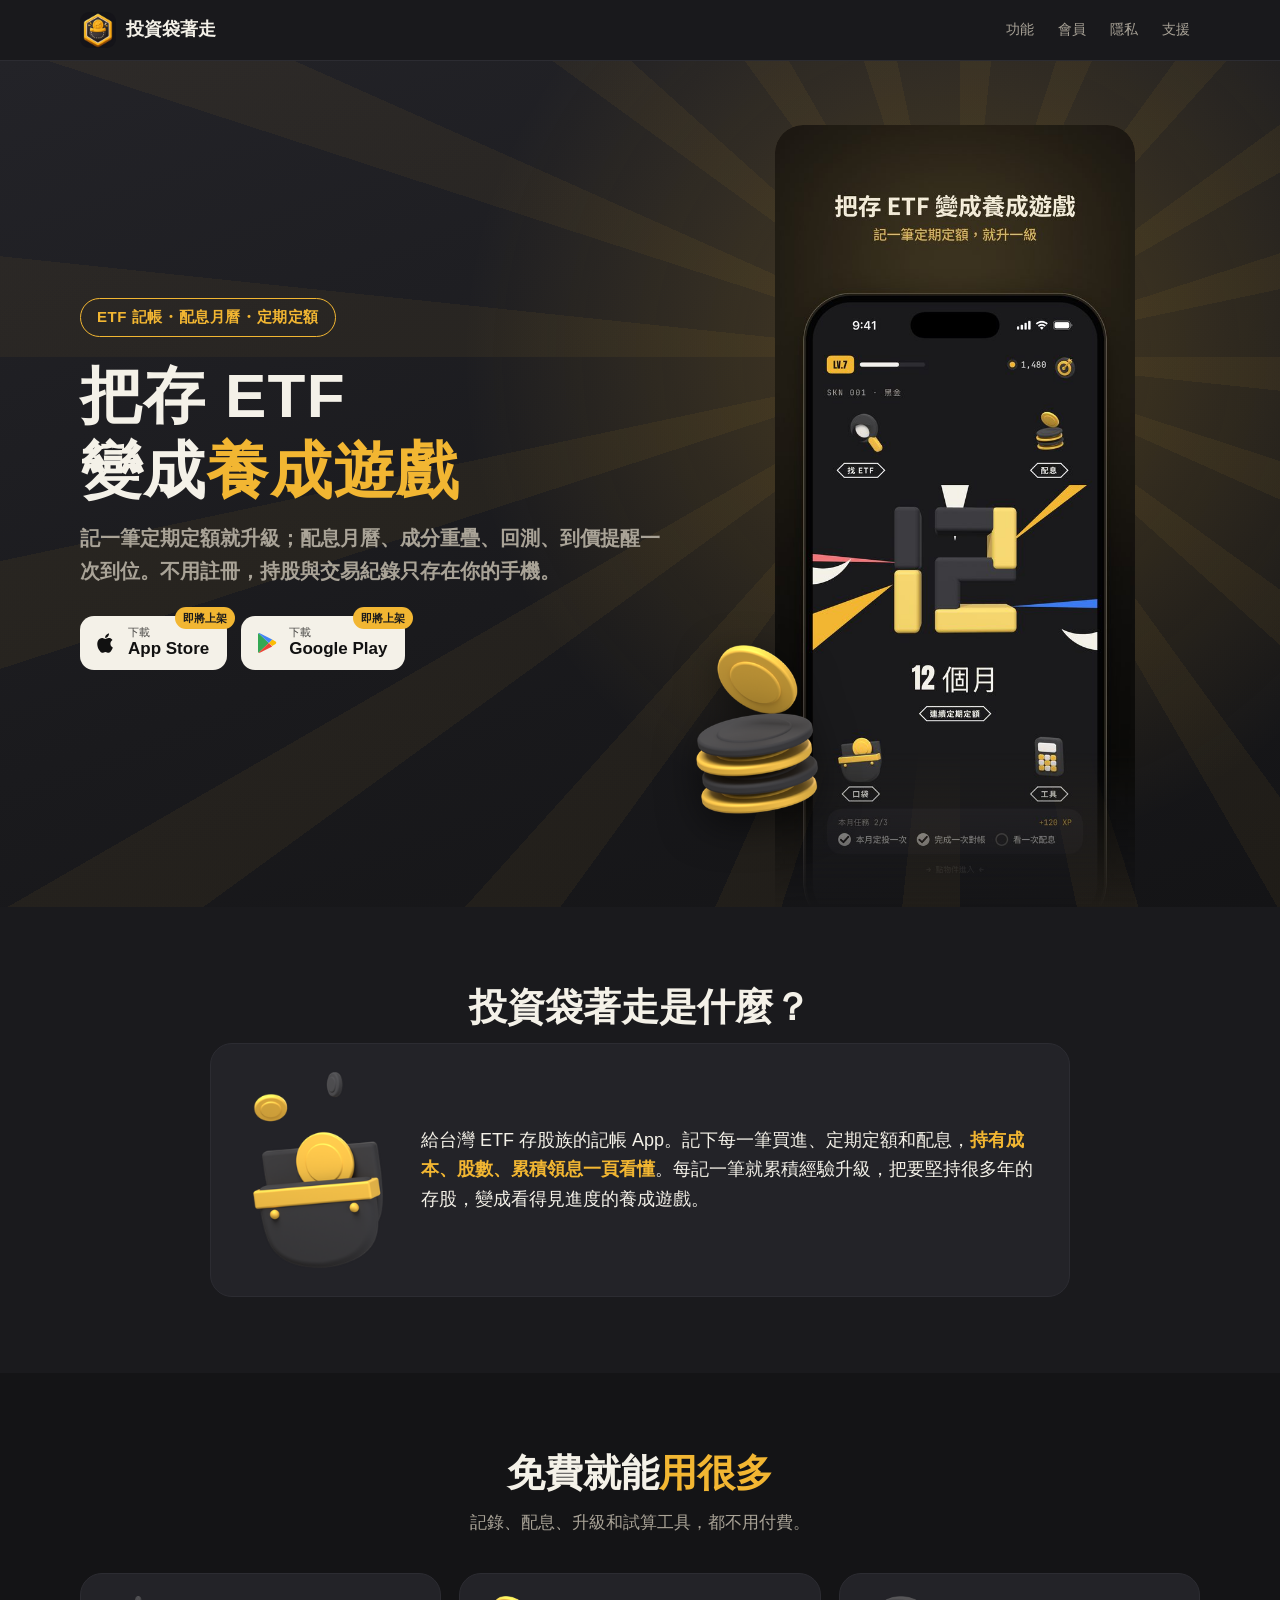
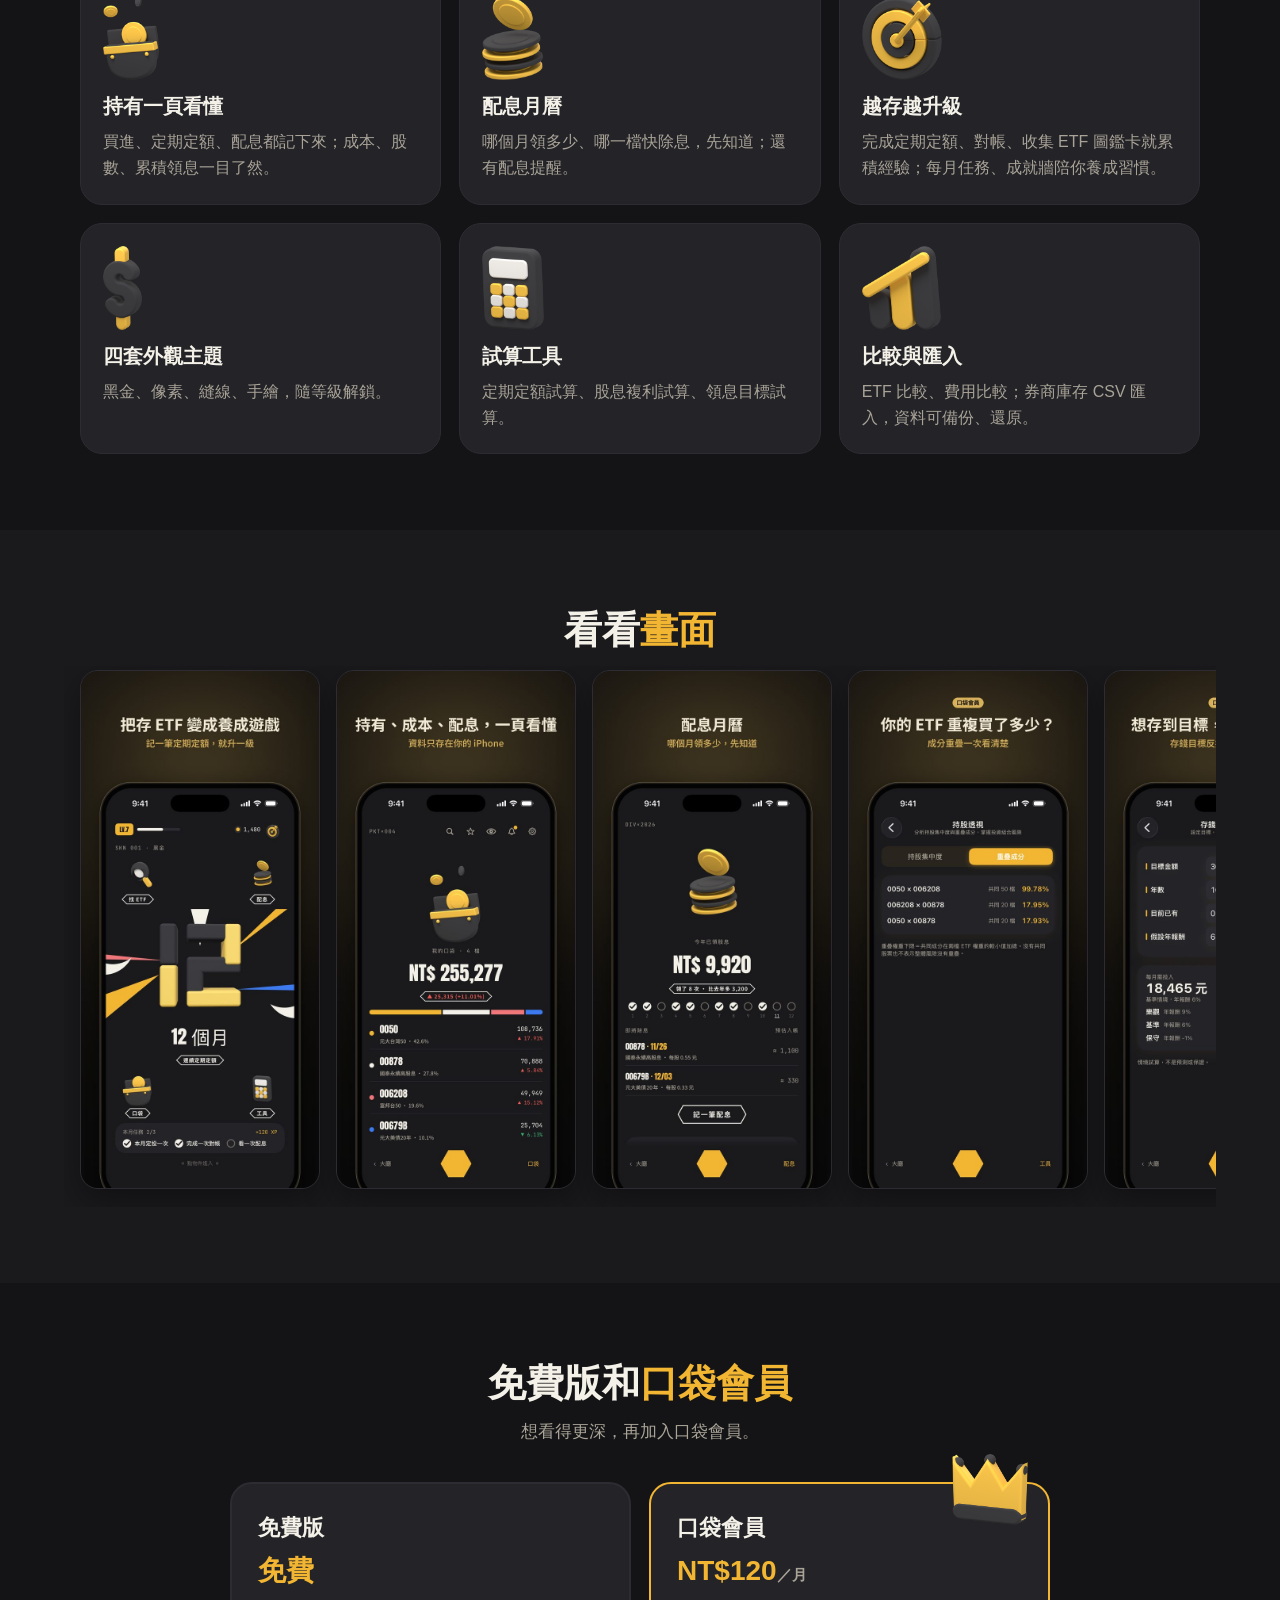
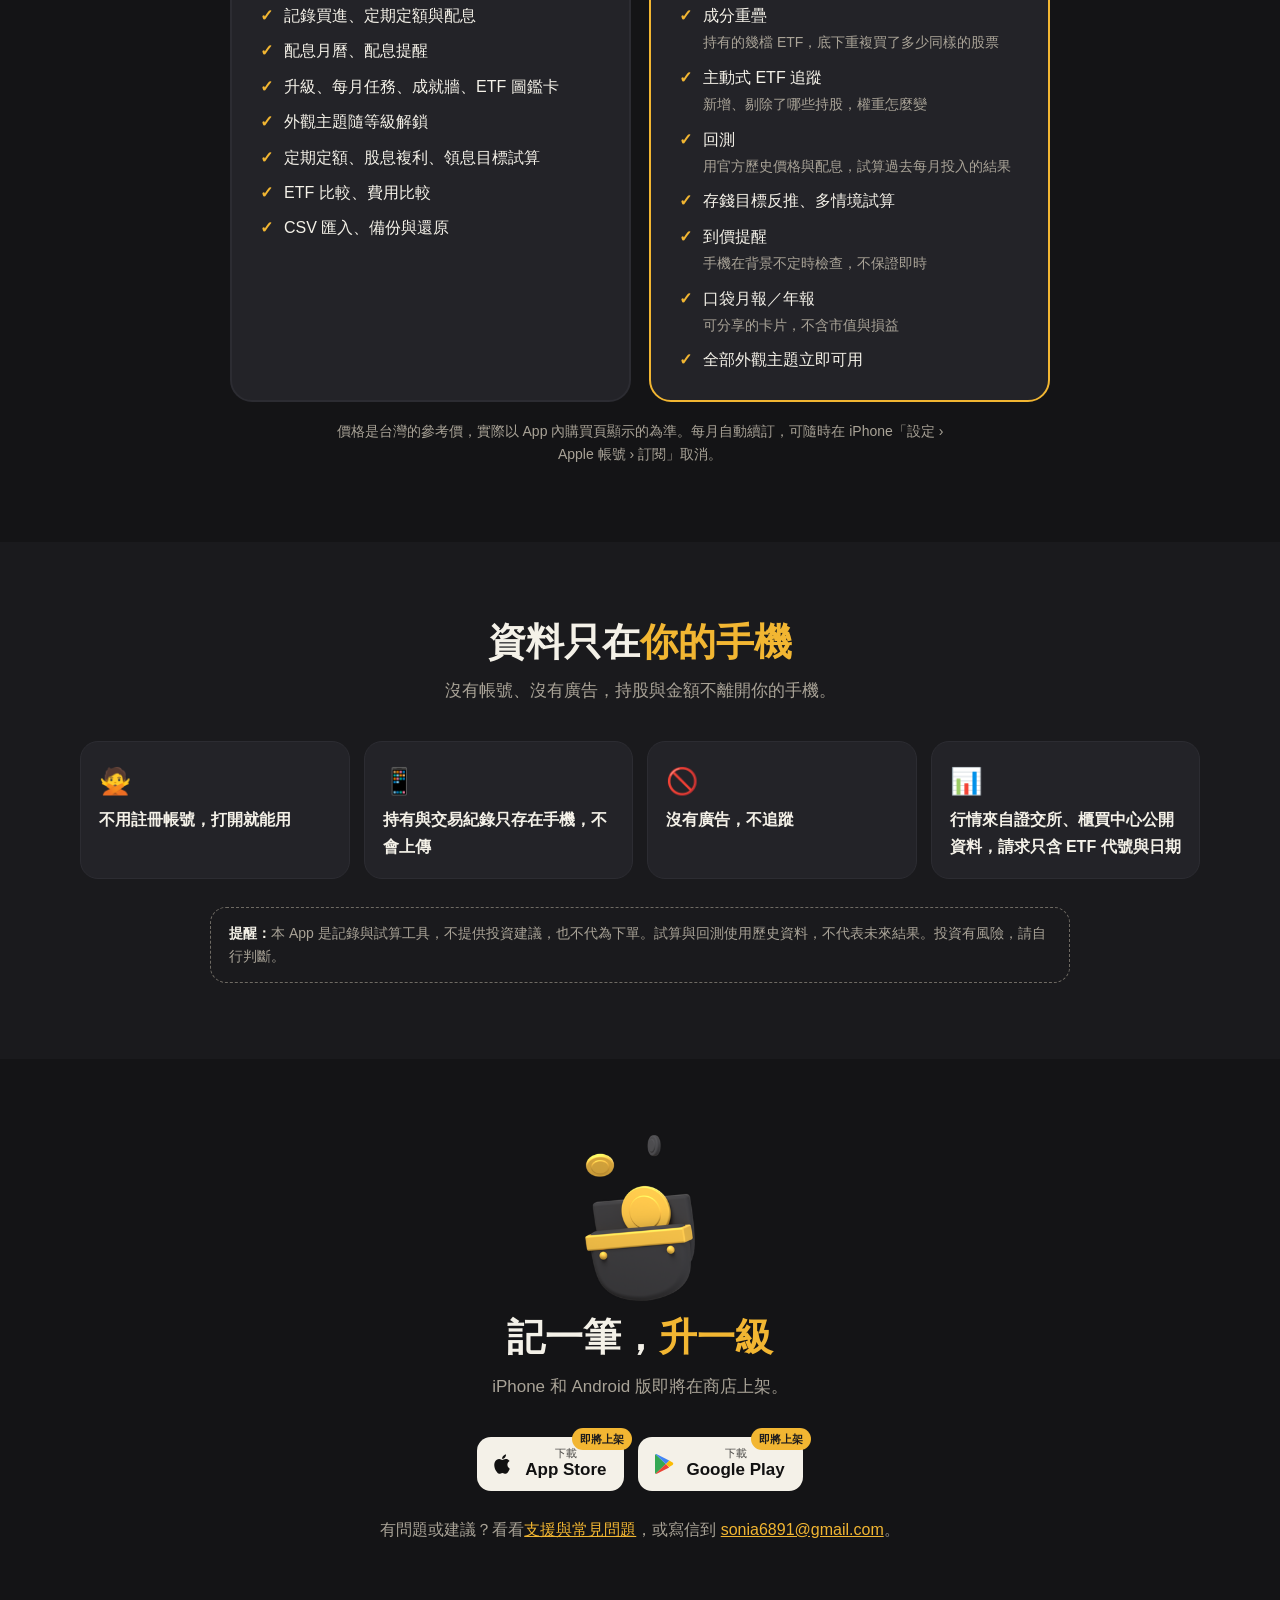
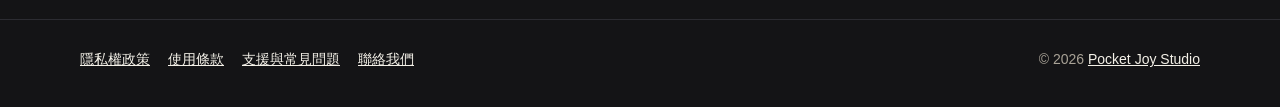
==== commit 21c61411: "隱私權政策：加入匿名使用統計（可關閉、保存 13 個月）與訂閱通知說明；首頁與支援頁不再說沒有伺服器；皮膚改稱外觀主題 使用者 2026-11-22：「兩個都做」  Co-Authored-By: C" ====
--- a/index.html
+++ b/index.html
@@ -4,7 +4,7 @@
   <meta charset="utf-8">
   <meta name="viewport" content="width=device-width,initial-scale=1">
   <title>投資袋著走｜把存 ETF 變成養成遊戲</title>
-  <meta name="description" content="ETF 記帳・配息月曆・定期定額。記一筆定期定額就升級；配息月曆、成分重疊、回測、到價提醒一次到位。不用註冊，資料只存在你的手機。">
+  <meta name="description" content="ETF 記帳・配息月曆・定期定額。記一筆定期定額就升級；配息月曆、成分重疊、回測、到價提醒一次到位。不用註冊，持股與交易紀錄只存在你的手機。">
   <meta name="theme-color" content="#1a1a1d">
   <link rel="canonical" href="https://investtogo.pocketjoystudio.com/">
   <meta property="og:type" content="website">
@@ -34,7 +34,7 @@
       <div>
         <span class="pill">ETF 記帳・配息月曆・定期定額</span>
         <h1>把存 ETF<br>變成<em>養成遊戲</em></h1>
-        <p class="lead">記一筆定期定額就升級；配息月曆、成分重疊、回測、到價提醒一次到位。不用註冊，資料只存在你的手機。</p>
+        <p class="lead">記一筆定期定額就升級；配息月曆、成分重疊、回測、到價提醒一次到位。不用註冊，持股與交易紀錄只存在你的手機。</p>
         <div class="cta">
           <a class="store soon" aria-disabled="true" data-store="apple"><svg viewBox="0 0 24 24" aria-hidden="true"><path fill="currentColor" d="M16.4 12.6c0-2.4 2-3.6 2.1-3.7-1.1-1.7-2.9-1.9-3.5-1.9-1.5-.2-2.9.9-3.7.9-.8 0-1.9-.9-3.2-.8-1.6 0-3.1 1-4 2.4-1.7 3-.4 7.4 1.2 9.8.8 1.2 1.8 2.5 3 2.4 1.2 0 1.7-.8 3.1-.8s1.9.8 3.2.8c1.3 0 2.1-1.2 2.9-2.4.9-1.4 1.3-2.7 1.3-2.8-.1 0-2.4-.9-2.4-3.9zM14 5.5c.7-.8 1.1-1.9 1-3-1 0-2.1.7-2.8 1.5-.6.7-1.2 1.8-1 2.9 1.1.1 2.1-.6 2.8-1.4z"/></svg><span><small>下載</small><b>App Store</b></span><span class="tag">即將上架</span></a>
           <a class="store soon" aria-disabled="true" data-store="play"><svg viewBox="0 0 24 24" aria-hidden="true"><path fill="#34A853" d="M3.6 2.2 13.8 12 3.6 21.8c-.4-.2-.6-.6-.6-1.1V3.3c0-.5.2-.9.6-1.1z"/><path fill="#FBBC04" d="m17.2 8.6 3.4 2c.9.5.9 1.8 0 2.3l-3.4 2L13.8 12z"/><path fill="#4285F4" d="M3.6 2.2c.3-.2.8-.2 1.2 0l12.4 6.4-3.4 3.4z"/><path fill="#EA4335" d="m13.8 12 3.4 3.4-12.4 6.4c-.4.2-.9.2-1.2 0z"/></svg><span><small>下載</small><b>Google Play</b></span><span class="tag">即將上架</span></a>
@@ -124,7 +124,7 @@
   <section class="block" id="privacy">
     <div class="wrap">
       <h2>資料只在<em>你的手機</em></h2>
-      <p class="sub">沒有帳號、沒有廣告，也沒有自己的伺服器。</p>
+      <p class="sub">沒有帳號、沒有廣告，持股與金額不離開你的手機。</p>
       <div class="trust">
         <div><span>🙅</span>不用註冊帳號，打開就能用</div>
         <div><span>📱</span>持有與交易紀錄只存在手機，不會上傳</div>
